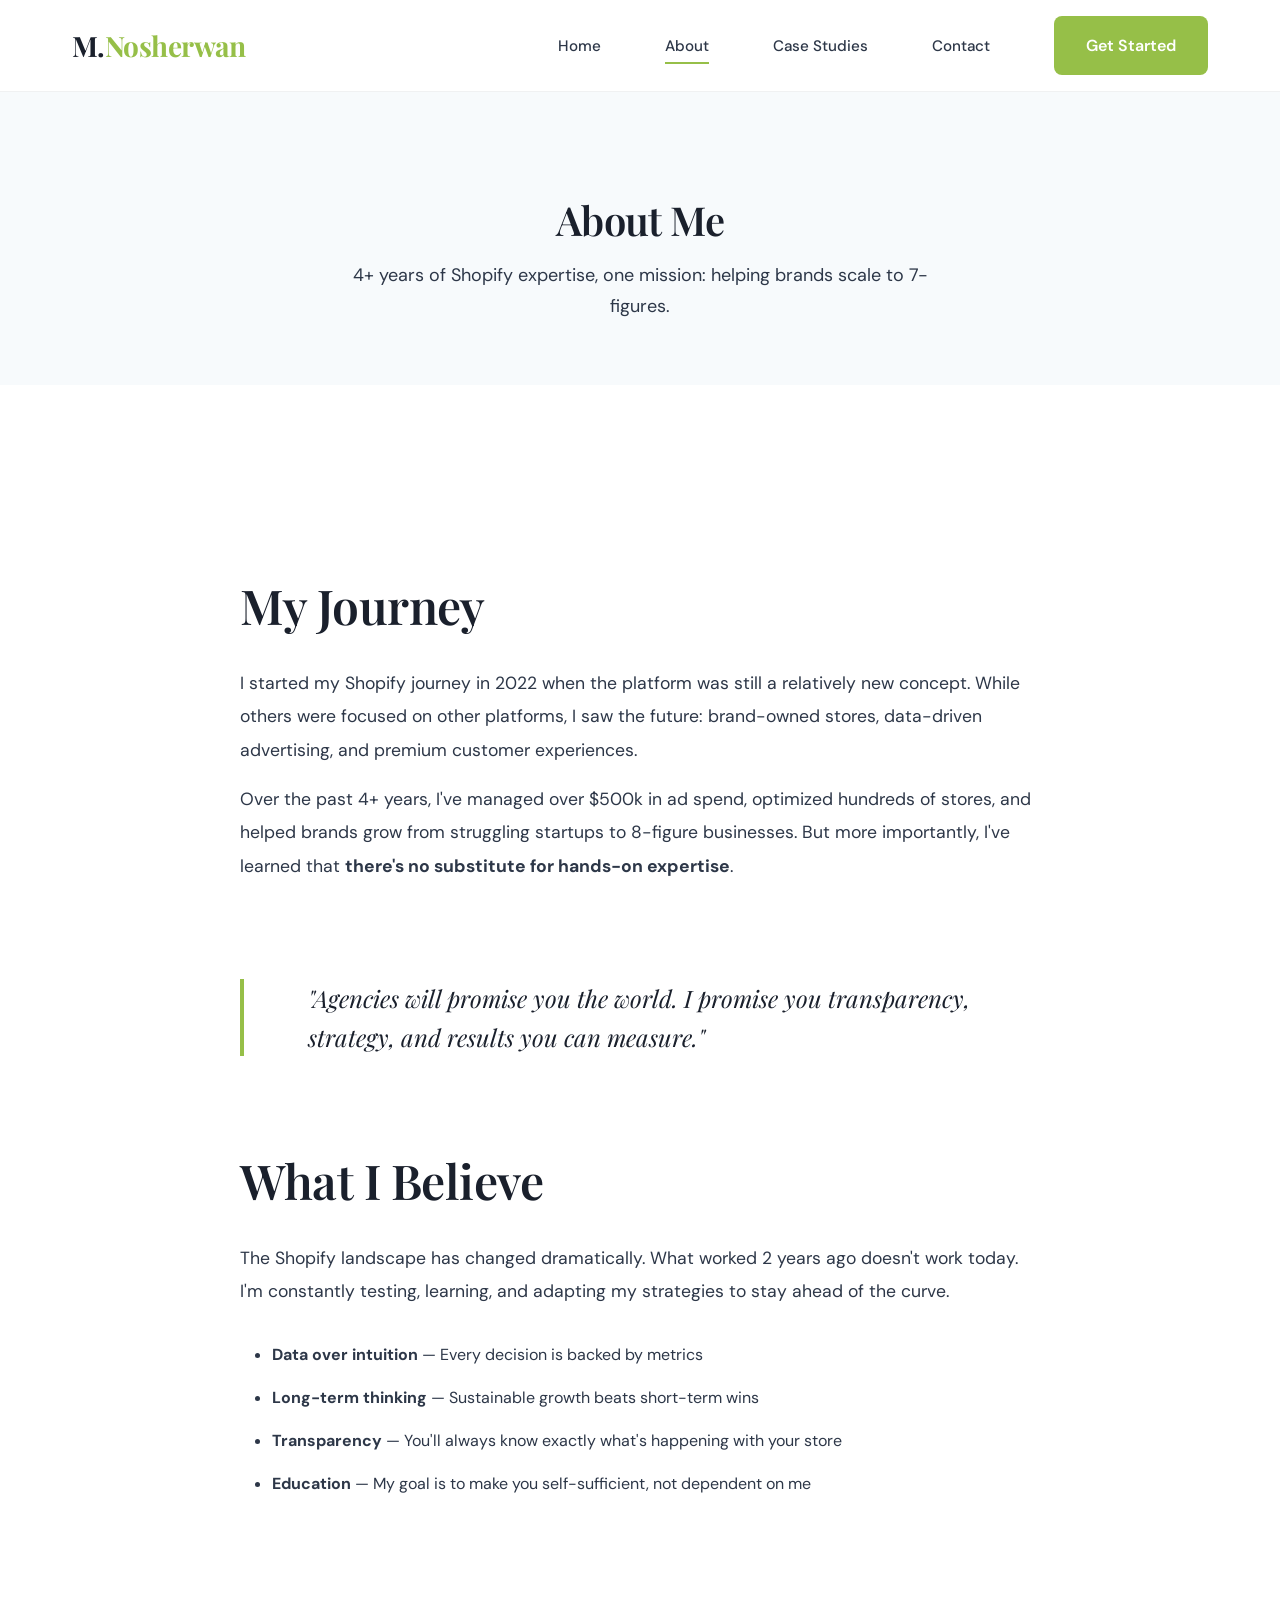
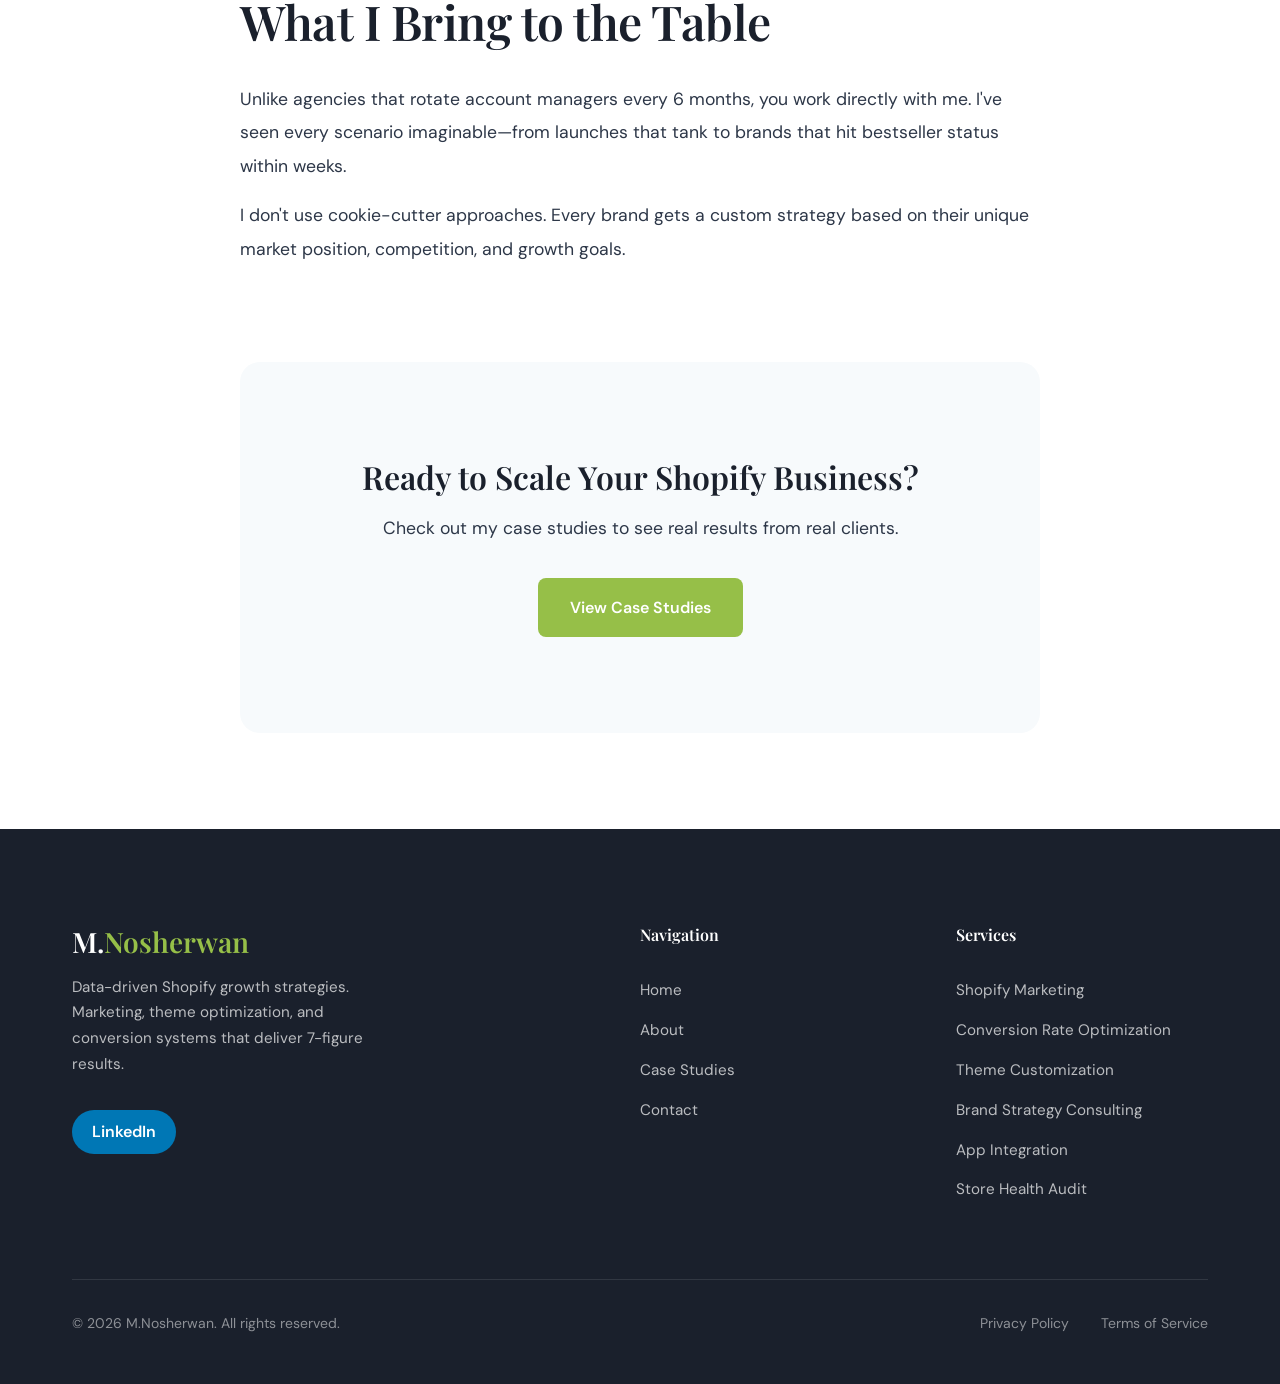
==== about.html @ 2a456602 "initial webstie" ====
<!DOCTYPE html>
<html lang="en">
<head>
  <meta charset="UTF-8">
  <meta name="viewport" content="width=device-width, initial-scale=1.0">
  <meta name="description" content="Learn about my 10+ years of experience scaling Shopify brands to 7-figures through data-driven marketing and theme optimization.">
  <title>About Me | M.Nosherwan - Shopify Growth Specialist</title>
  <link rel="stylesheet" href="styles.css">
</head>
<body>
  <!-- Navigation -->
  <nav class="nav">
    <div class="container">
      <div class="nav__inner">
        <a href="index.html" class="nav__logo">M.<span>Nosherwan</span></a>
        <ul class="nav__links">
          <li><a href="index.html" class="nav__link">Home</a></li>
          <li><a href="about.html" class="nav__link active">About</a></li>
          <li><a href="case-studies.html" class="nav__link">Case Studies</a></li>
          <li><a href="contact.html" class="nav__link">Contact</a></li>
          <li><a href="contact.html" class="btn btn--primary nav__cta">Get Started</a></li>
        </ul>
        <button class="nav__mobile-toggle" aria-label="Toggle menu">
          <span></span>
          <span></span>
          <span></span>
        </button>
      </div>
    </div>
  </nav>

  <!-- Page Header -->
  <header class="page-header">
    <div class="container">
      <h1 class="hidden-element">About Me</h1>
      <p class="hidden-element hidden-element--fade">4+ years of Shopify expertise, one mission: helping brands scale to 7-figures.</p>
    </div>
  </header>

  <!-- About Content -->
  <section class="about-page">
    <div class="container">
      <div class="about-page__content">
        <h2 class="hidden-element">My Journey</h2>
        <p class="hidden-element hidden-element--fade">I started my Shopify journey in 2022 when the platform was still a relatively new concept. While others were focused on other platforms, I saw the future: brand-owned stores, data-driven advertising, and premium customer experiences.</p>
        <p class="hidden-element hidden-element--fade">Over the past 4+ years, I've managed over $500k in ad spend, optimized hundreds of stores, and helped brands grow from struggling startups to 8-figure businesses. But more importantly, I've learned that <strong>there's no substitute for hands-on expertise</strong>.</p>

        <blockquote class="about-page__quote hidden-element">
          "Agencies will promise you the world. I promise you transparency, strategy, and results you can measure."
        </blockquote>

        <h2 class="hidden-element">What I Believe</h2>
        <p class="hidden-element hidden-element--fade">The Shopify landscape has changed dramatically. What worked 2 years ago doesn't work today. I'm constantly testing, learning, and adapting my strategies to stay ahead of the curve.</p>
        
        <ul class="hidden-element hidden-element--fade">
          <li><strong>Data over intuition</strong> — Every decision is backed by metrics</li>
          <li><strong>Long-term thinking</strong> — Sustainable growth beats short-term wins</li>
          <li><strong>Transparency</strong> — You'll always know exactly what's happening with your store</li>
          <li><strong>Education</strong> — My goal is to make you self-sufficient, not dependent on me</li>
        </ul>

        <h2 class="hidden-element">What I Bring to the Table</h2>
        <p class="hidden-element hidden-element--fade">Unlike agencies that rotate account managers every 6 months, you work directly with me. I've seen every scenario imaginable—from launches that tank to brands that hit bestseller status within weeks.</p>
        <p class="hidden-element hidden-element--fade">I don't use cookie-cutter approaches. Every brand gets a custom strategy based on their unique market position, competition, and growth goals.</p>

        <div class="about-page__cta hidden-element">
          <h3>Ready to Scale Your Shopify Business?</h3>
          <p>Check out my case studies to see real results from real clients.</p>
          <a href="case-studies.html" class="btn btn--primary">View Case Studies</a>
        </div>
      </div>
    </div>
  </section>

  <!-- Footer -->
  <footer class="footer">
    <div class="container">
      <div class="footer__grid">
        <div class="footer__brand">
          <h3>M.<span>Nosherwan</span></h3>
          <p>Data-driven Shopify growth strategies. Marketing, theme optimization, and conversion systems that deliver 7-figure results.</p>
          <div class="footer__social">
            <a href="https://www.linkedin.com/in/m-nosherwan-861ab5247/" class="btn-linkedin" aria-label="LinkedIn">LinkedIn</a>
          </div>
        </div>
        <div class="footer__column collapsed">
          <h4 class="footer__title">Navigation</h4>
          <ul class="footer__links">
            <li><a href="index.html">Home</a></li>
            <li><a href="about.html">About</a></li>
            <li><a href="case-studies.html">Case Studies</a></li>
            <li><a href="contact.html">Contact</a></li>
          </ul>
        </div>
        <div class="footer__column collapsed">
          <h4 class="footer__title">Services</h4>
          <ul class="footer__links">
            <li><a href="contact.html">Shopify Marketing</a></li>
            <li><a href="contact.html">Conversion Rate Optimization</a></li>
            <li><a href="contact.html">Theme Customization</a></li>
            <li><a href="contact.html">Brand Strategy Consulting</a></li>
            <li><a href="contact.html">App Integration</a></li>
            <li><a href="contact.html">Store Health Audit</a></li>
          </ul>
        </div>
      </div>
      <div class="footer__bottom">
        <p class="footer__copyright">© 2026 M.Nosherwan. All rights reserved.</p>
        <div class="footer__legal">
          <a href="privacy.html">Privacy Policy</a>
          <a href="terms.html">Terms of Service</a>
        </div>
      </div>
    </div>
  </footer>

  <script src="app.js"></script>
</body>
</html>
---- styles.css ----
/* ========================================
   SHOPIFY GROWTH SPECIALIST PORTFOLIO
   Premium Design System v1.0
   ======================================== */

@import url('https://fonts.googleapis.com/css2?family=Playfair+Display:wght@400;500;600;700&family=DM+Sans:wght@400;500;600;700&display=swap');

:root {
  /* Colors */
  --bg-primary: #FFFFFF;
  --bg-secondary: #F7FAFC;
  --text-primary: #1A202C;
  --text-secondary: #2D3748;
  --accent-action: #96BF48;
  --accent-secondary: #232F3E;
  
  /* Typography */
  --font-heading: 'Playfair Display', Georgia, serif;
  --font-body: 'DM Sans', -apple-system, BlinkMacSystemFont, sans-serif;
  
  /* Spacing */
  --space-xs: 0.5rem;
  --space-sm: 1rem;
  --space-md: 2rem;
  --space-lg: 4rem;
  --space-xl: 6rem;
  --space-2xl: 8rem;
  
  /* Transitions */
  --transition-fast: 0.2s ease;
  --transition-smooth: 0.4s cubic-bezier(0.25, 0.8, 0.25, 1);
  --transition-bounce: 0.6s cubic-bezier(0.25, 0.8, 0.25, 1);
  
  /* Shadows */
  --shadow-sm: 0 2px 8px rgba(11, 19, 43, 0.06);
  --shadow-md: 0 4px 20px rgba(11, 19, 43, 0.1);
  --shadow-lg: 0 8px 40px rgba(11, 19, 43, 0.14);
  --shadow-glow: 0 0 40px rgba(150, 191, 72, 0.25);
}

/* Reset & Base */
*, *::before, *::after {
  box-sizing: border-box;
  margin: 0;
  padding: 0;
}

html {
  scroll-behavior: smooth;
  -webkit-font-smoothing: antialiased;
  -moz-osx-font-smoothing: grayscale;
}

body {
  font-family: var(--font-body);
  font-size: 16px;
  line-height: 1.7;
  color: var(--text-secondary);
  background-color: var(--bg-primary);
  overflow-x: hidden;
}

/* Typography */
h1, h2, h3, h4, h5, h6 {
  font-family: var(--font-heading);
  color: var(--text-primary);
  font-weight: 600;
  line-height: 1.2;
}

h1 { font-size: clamp(2.5rem, 5.5vw, 4.5rem); letter-spacing: -0.02em; }
h2 { font-size: clamp(2rem, 4vw, 3rem); letter-spacing: -0.01em; }
h3 { font-size: clamp(1.5rem, 2.5vw, 2rem); }
h4 { font-size: 1.25rem; }

p { margin-bottom: 1rem; }

p:last-child { margin-bottom: 0; }

a {
  color: var(--accent-action);
  text-decoration: none;
  transition: color var(--transition-fast);
  cursor: none;
}

a:hover { color: var(--text-primary); }

img {
  max-width: 100%;
  height: auto;
  display: block;
}

/* Layout */
.container {
  width: 100%;
  max-width: 1200px;
  margin: 0 auto;
  padding: 0 var(--space-md);
}

.section {
  padding: var(--space-xl) 0;
}

.section--alt { background-color: var(--bg-secondary); }

.section--dark {
  background: var(--text-primary);
  color: white;
}

.section--dark h2,
.section--dark h3 {
  color: white;
}

/* Navigation */
.nav {
  position: fixed;
  top: 0;
  left: 0;
  right: 0;
  z-index: 1000;
  background: rgba(255, 255, 255, 0.92);
  backdrop-filter: blur(20px);
  border-bottom: 1px solid rgba(11, 19, 43, 0.06);
  transition: all var(--transition-smooth);
}

.nav.scrolled {
  background: rgba(255, 255, 255, 0.98);
  box-shadow: var(--shadow-sm);
}

.nav__inner {
  display: flex;
  justify-content: center; /* Center the links */
  align-items: center;
  padding: 1rem 0;
  position: relative;
}

.nav__logo {
  font-family: var(--font-heading);
  font-size: 1.75rem;
  font-weight: 700;
  color: var(--text-primary);
  letter-spacing: -0.02em;
  margin-right: auto; /* Push links to center */
}

.nav__logo span { 
  color: var(--accent-action); 
}

.nav__links {
  display: flex;
  gap: var(--space-lg);
  list-style: none;
  align-items: center;
}

.nav__link {
  color: var(--text-secondary);
  font-weight: 500;
  font-size: 0.95rem;
  position: relative;
  padding: 0.5rem 0;
}

.nav__link::after {
  content: '';
  position: absolute;
  bottom: 0;
  left: 0;
  width: 0;
  height: 2px;
  background: var(--accent-action);
  transition: width var(--transition-smooth);
}

.nav__link:hover::after,
.nav__link.active::after { width: 100%; }

.nav__cta {
  display: none;
}

@media (min-width: 768px) {
  .nav__cta { 
    display: block;
    margin-left: auto; /* Push links to center from the other side */
  }
}

/* Mobile Menu */
.nav__mobile-toggle {
  display: none;
  background: none;
  border: none;
  cursor: pointer;
  padding: var(--space-xs);
  z-index: 1001;
}

.nav__mobile-toggle span {
  display: block;
  width: 26px;
  height: 2px;
  background: var(--text-primary);
  margin: 6px 0;
  transition: var(--transition-fast);
}

.nav__mobile-toggle.active span:nth-child(1) {
  transform: rotate(45deg) translate(5px, 5px);
}

.nav__mobile-toggle.active span:nth-child(2) {
  opacity: 0;
}

.nav__mobile-toggle.active span:nth-child(3) {
  transform: rotate(-45deg) translate(5px, -5px);
}

@media (max-width: 767px) {
  /* Navigation */
  .nav__inner {
    padding: 0.75rem 0;
    position: relative;
    display: flex;
    justify-content: center;
    align-items: center;
  }
  
  .nav__logo {
    font-size: 1.35rem;
    margin: 0 auto;
    text-align: center;
  }
  
  /* Show mobile toggle */
  .nav__mobile-toggle { 
    display: flex !important;
    flex-direction: column !important;
    justify-content: center !important;
    align-items: center !important;
    width: 40px !important;
    height: 40px !important;
    background: rgba(11, 19, 43, 0.05) !important; /* Very subtle background to show button area */
    border: 1px solid rgba(11, 19, 43, 0.1) !important;
    border-radius: 50% !important;
    cursor: pointer !important;
    z-index: 1002 !important;
    position: absolute !important;
    right: 1rem !important;
    top: 50% !important;
    transform: translateY(-50%) !important;
  }
  
  .nav__mobile-toggle span {
    display: block !important;
    width: 22px !important;
    height: 2.5px !important;
    background-color: var(--text-primary) !important;
    margin: 3px 0 !important;
    transition: all 0.3s ease !important;
    border-radius: 2px !important;
    position: relative !important;
    opacity: 1 !important;
    visibility: visible !important;
  }
  
  .nav__mobile-toggle.active span:nth-child(1) {
    transform: translate(-50%, -50%) rotate(45deg) !important;
    position: absolute !important;
    top: 50% !important;
    left: 50% !important;
    margin: 0 !important;
  }
  
  .nav__mobile-toggle.active span:nth-child(2) {
    opacity: 0 !important;
  }
  
  .nav__mobile-toggle.active span:nth-child(3) {
    transform: translate(-50%, -50%) rotate(-45deg) !important;
    position: absolute !important;
    top: 50% !important;
    left: 50% !important;
    margin: 0 !important;
  }
  
  /* Mobile Navigation Links */
  .nav__links {
    display: flex !important;
    position: fixed !important;
    top: 0 !important;
    left: 0 !important;
    right: 0 !important;
    bottom: 0 !important;
    width: 100% !important;
    height: 100vh !important;
    background: linear-gradient(180deg, var(--bg-primary) 0%, var(--bg-secondary) 100%) !important;
    flex-direction: column !important;
    justify-content: center !important;
    align-items: center !important;
    padding: 100px 2rem 3rem !important;
    gap: 0 !important;
    transform: translateX(100%) !important;
    opacity: 0 !important;
    pointer-events: none !important;
    transition: all 0.4s ease !important;
    z-index: 1000 !important;
    overflow-y: auto !important;
  }
  
  .nav__links.open {
    transform: translateX(0) !important;
    opacity: 1 !important;
    pointer-events: all !important;
  }
  
  .nav__links li {
    width: 100%;
    max-width: 300px;
    text-align: center;
    border-bottom: 1px solid rgba(11, 19, 43, 0.1);
    list-style: none;
  }
  
  .nav__links li:last-child {
    border-bottom: none;
  }
  
  .nav__link {
    display: block;
    font-size: 1.5rem;
    font-weight: 600;
    color: var(--text-primary);
    padding: 1.25rem 0;
    width: 100%;
    text-decoration: none;
    transition: color 0.2s;
  }
  
  .nav__link:hover {
    color: var(--accent-action);
  }
  
  .nav__link::after {
    display: none;
  }
  
  .nav__links .nav__cta {
    display: inline-flex !important;
    margin-top: 1.5rem;
    width: 100%;
    max-width: 280px;
    justify-content: center;
    text-decoration: none;
  }
}

/* Buttons */
.btn {
  display: inline-flex;
  align-items: center;
  justify-content: center;
  padding: 1rem 2rem;
  font-family: var(--font-body);
  font-size: 1rem;
  font-weight: 600;
  border: none;
  border-radius: 8px;
  cursor: pointer;
  transition: all 0.3s cubic-bezier(0.25, 0.8, 0.25, 1);
  position: relative;
  overflow: hidden;
}

.btn::before {
  content: '';
  position: absolute;
  top: 0;
  left: 0;
  right: 0;
  bottom: 0;
  background: linear-gradient(45deg, transparent 40%, rgba(255,255,255,0.2) 50%, transparent 60%);
  transform: translateX(-100%);
  transition: transform 0.6s;
}

.btn:hover::before {
  transform: translateX(100%);
}

.btn--primary {
  background: var(--accent-action);
  color: white;
}

.btn--primary:hover {
  transform: scale(1.03);
  box-shadow: var(--shadow-glow);
}

.btn--primary:active {
  transform: scale(0.98);
}

.btn--secondary {
  background: transparent;
  color: var(--text-primary);
  border: 2px solid var(--text-primary);
}

.btn--secondary:hover {
  background: var(--text-primary);
  color: white;
  transform: scale(1.03);
}

.btn--secondary:active {
  transform: scale(0.98);
}

/* Hero Section */
.hero {
  min-height: 100vh;
  display: flex;
  align-items: center;
  padding-top: 100px;
  background: linear-gradient(180deg, var(--bg-primary) 0%, var(--bg-secondary) 100%);
  position: relative;
  overflow: hidden;
}

.hero::before {
  content: '';
  position: absolute;
  top: -30%;
  right: -10%;
  width: 800px;
  height: 800px;
  background: radial-gradient(circle, rgba(255, 153, 0, 0.06) 0%, transparent 70%);
  border-radius: 50%;
}

.hero::after {
  content: '';
  position: absolute;
  bottom: 0;
  left: 0;
  right: 0;
  height: 150px;
  background: linear-gradient(to top, var(--bg-secondary), transparent);
}

.hero__content {
  max-width: 600px;
  position: relative;
  z-index: 1;
}

.hero__badge {
  display: inline-flex;
  align-items: center;
  gap: 0.5rem;
  padding: 0.5rem 1rem;
  background: rgba(255, 153, 0, 0.1);
  color: var(--accent-action);
  font-weight: 600;
  font-size: 0.85rem;
  border-radius: 50px;
  margin-bottom: var(--space-md);
  border: 1px solid rgba(255, 153, 0, 0.2);
}

.hero__badge::before {
  content: '★';
}

.hero__title {
  margin-bottom: var(--space-md);
  line-height: 1.1;
}

.hero__title .highlight {
  color: var(--accent-action);
  position: relative;
}

.hero__title .highlight::after {
  content: '';
  position: absolute;
  bottom: 5px;
  left: 0;
  right: 0;
  height: 8px;
  background: rgba(255, 153, 0, 0.2);
  z-index: -1;
}

.hero__subtitle {
  font-size: 1.25rem;
  color: var(--text-secondary);
  margin-bottom: var(--space-lg);
  max-width: 550px;
  line-height: 1.8;
}

.hero__ctas {
  display: flex;
  gap: var(--space-sm);
  flex-wrap: wrap;
}

/* Hero Visual Elements */
.hero > .container {
  display: flex;
  align-items: center;
  justify-content: space-between;
  width: 100%;
  position: relative;
  z-index: 1;
}

.hero__visuals {
  position: relative;
  width: 450px;
  height: 400px;
  display: none;
}

/* Mobile stats - hidden on desktop */
.hero__mobile-stats {
  display: none;
}

@media (min-width: 992px) {
  .hero__visuals {
    display: block;
  }
  
  .hero__mobile-stats {
    display: none;
  }
}

.hero__stat-card {
  position: absolute;
  background: white;
  padding: 1.25rem 1.5rem;
  border-radius: 12px;
  box-shadow: var(--shadow-md);
  z-index: 2;
}

.hero__stat-card--1 {
  top: 10%;
  right: 10%;
  animation: float 4s ease-in-out infinite;
}

.hero__stat-card--2 {
  top: 45%;
  right: 0;
  animation: float 4s ease-in-out infinite 0.5s;
}

.hero__stat-card--3 {
  bottom: 10%;
  right: 20%;
  animation: float 4s ease-in-out infinite 1s;
}

.hero__stat-card--4 {
  bottom: 40%;
  right: 35%;
  animation: float 4s ease-in-out infinite 1.5s;
}

.hero__stat-value {
  font-family: var(--font-heading);
  font-size: 1.75rem;
  font-weight: 700;
  color: var(--accent-action);
  line-height: 1;
}

.hero__stat-label {
  font-size: 1 rem;
  color: var(--text-secondary);
  margin-top: 0.25rem;
}

.hero__shape {
  position: absolute;
  border-radius: 50%;
  opacity: 0.6;
}

.hero__shape--1 {
  width: 120px;
  height: 120px;
  background: linear-gradient(135deg, rgba(255, 153, 0, 0.2) 0%, rgba(255, 153, 0, 0.05) 100%);
  top: 20%;
  right: 30%;
  animation: pulse 3s ease-in-out infinite;
}

.hero__shape--2 {
  width: 80px;
  height: 80px;
  background: linear-gradient(135deg, rgba(35, 47, 62, 0.1) 0%, rgba(35, 47, 62, 0.02) 100%);
  bottom: 30%;
  right: 10%;
  animation: pulse 3s ease-in-out infinite 0.5s;
}

.hero__shape--3 {
  width: 50px;
  height: 50px;
  background: linear-gradient(135deg, rgba(255, 153, 0, 0.15) 0%, rgba(255, 153, 0, 0.02) 100%);
  top: 60%;
  right: 40%;
  animation: pulse 3s ease-in-out infinite 1s;
}

@keyframes float {
  0%, 100% { transform: translateY(0); }
  50% { transform: translateY(-10px); }
}

@keyframes pulse {
  0%, 100% { transform: scale(1); opacity: 0.6; }
  50% { transform: scale(1.05); opacity: 0.8; }
}

.hero__scroll {
  position: absolute;
  bottom: 2rem;
  left: 50%;
  transform: translateX(-50%);
  display: flex;
  flex-direction: column;
  align-items: center;
  gap: 0.5rem;
  color: var(--text-secondary);
  font-size: 0.85rem;
  animation: float 2s ease-in-out infinite;
}

.hero__scroll-line {
  width: 1px;
  height: 40px;
  background: linear-gradient(to bottom, var(--accent-action), transparent);
}

@keyframes float {
  0%, 100% { transform: translateX(-50%) translateY(0); }
  50% { transform: translateX(-50%) translateY(8px); }
}

/* About Section */
.about {
  background: var(--bg-primary);
}

.about__grid {
  display: grid;
  grid-template-columns: 1fr;
  gap: var(--space-xl);
  align-items: center;
}

@media (min-width: 768px) {
  .about__grid {
    grid-template-columns: 1fr 1.2fr;
  }
}

.about__image {
  position: relative;
}

.about__image-wrapper {
  position: relative;
  border-radius: 16px;
  overflow: hidden;
  box-shadow: var(--shadow-lg);
}

.about__image-wrapper img {
  width: 100%;
  height: 500px;
  object-fit: cover;
  filter: grayscale(10%);
  transition: filter var(--transition-smooth);
}

.about__image-wrapper:hover img {
  filter: grayscale(0%);
}

.about__image-accent {
  position: absolute;
  top: 20px;
  left: 20px;
  right: -20px;
  bottom: -20px;
  border: 3px solid var(--accent-action);
  border-radius: 16px;
  z-index: -1;
}

.about__years {
  position: absolute;
  bottom: -20px;
  right: -20px;
  background: var(--accent-action);
  color: white;
  padding: 1.5rem 2rem;
  border-radius: 12px;
  box-shadow: var(--shadow-md);
}

.about__years-number {
  font-family: var(--font-heading);
  font-size: 2.5rem;
  font-weight: 700;
  line-height: 1;
}

.about__years-label {
  font-size: 0.85rem;
  opacity: 0.9;
}

.about__content h2 {
  margin-bottom: var(--space-md);
}

.about__content p {
  font-size: 1.1rem;
  margin-bottom: var(--space-md);
  color: var(--text-secondary);
}

.about__content .highlight-text {
  font-size: 1.25rem;
  color: var(--text-primary);
  font-weight: 500;
  border-left: 3px solid var(--accent-action);
  padding-left: var(--space-md);
  margin: var(--space-lg) 0;
}

/* Expertise Section */
.expertise {
  background: var(--bg-secondary);
}

.expertise__header {
  text-align: center;
  max-width: 600px;
  margin: 0 auto var(--space-xl);
}

.expertise__grid {
  display: grid;
  grid-template-columns: repeat(2, 1fr);
  gap: var(--space-md);
}

@media (min-width: 768px) {
  .expertise__grid {
    grid-template-columns: repeat(4, 1fr);
  }
}

.expertise-card {
  background: var(--bg-primary);
  padding: var(--space-lg) var(--space-md);
  border-radius: 16px;
  text-align: center;
  box-shadow: var(--shadow-sm);
  border: 1px solid rgba(11, 19, 43, 0.04);
  transition: all var(--transition-smooth);
}

.expertise-card:hover {
  transform: translateY(-8px);
  box-shadow: var(--shadow-md);
  border-color: rgba(255, 153, 0, 0.2);
}

.expertise-card__icon {
  width: 64px;
  height: 64px;
  background: linear-gradient(135deg, rgba(255, 153, 0, 0.1) 0%, rgba(255, 153, 0, 0.05) 100%);
  border-radius: 16px;
  display: flex;
  align-items: center;
  justify-content: center;
  margin: 0 auto var(--space-md);
}

.expertise-card__icon svg {
  width: 32px;
  height: 32px;
  stroke: var(--accent-action);
}

.expertise-card h4 {
  margin-bottom: var(--space-xs);
  font-size: 1.1rem;
}

.expertise-card p {
  font-size: 0.9rem;
  color: var(--text-secondary);
  margin-bottom: 0;
  line-height: 1.6;
}

/* Case Studies Section */
.case-studies {
  background: var(--bg-primary);
}

.case-studies__header {
  text-align: center;
  max-width: 600px;
  margin: 0 auto var(--space-xl);
}

.case-study {
  display: grid;
  grid-template-columns: 1fr;
  gap: var(--space-xl);
  margin-bottom: var(--space-2xl);
  align-items: center;
}

.case-study:last-child {
  margin-bottom: 0;
}

@media (min-width: 768px) {
  .case-study {
    grid-template-columns: 1fr 1fr;
  }
  .case-study:nth-child(even) .case-study__image {
    order: 2;
  }
}

.case-study__image {
  position: relative;
  border-radius: 20px;
  overflow: hidden;
  box-shadow: var(--shadow-lg);
}

.case-study__image img {
  width: 100%;
  height: auto;
  transition: transform var(--transition-smooth);
}

.case-study:hover .case-study__image img {
  transform: scale(1.05);
}

.case-study__badge {
  position: absolute;
  top: var(--space-sm);
  left: var(--space-sm);
  background: var(--accent-action);
  color: white;
  padding: 0.4rem 1rem;
  font-size: 0.75rem;
  font-weight: 600;
  border-radius: 50px;
  text-transform: uppercase;
  letter-spacing: 0.5px;
}

.case-study__content h3 {
  margin-bottom: var(--space-sm);
}

.case-study__label {
  display: inline-block;
  font-size: 0.75rem;
  font-weight: 600;
  text-transform: uppercase;
  letter-spacing: 1px;
  color: var(--accent-action);
  margin-bottom: var(--space-xs);
}

.case-study__description {
  font-size: 1rem;
  color: var(--text-secondary);
  margin-bottom: var(--space-md);
}

.case-study__metrics {
  display: grid;
  grid-template-columns: repeat(2, 1fr);
  gap: var(--space-sm);
  padding: var(--space-md);
  background: var(--bg-secondary);
  border-radius: 12px;
}

.case-study__metric {
  text-align: center;
  padding: var(--space-sm);
}

.case-study__metric-value {
  font-family: var(--font-heading);
  font-size: 2rem;
  font-weight: 700;
  color: var(--accent-action);
  line-height: 1;
}

.case-study__metric-value .suffix {
  font-size: 1rem;
}

.case-study__metric-label {
  font-size: 0.8rem;
  color: var(--text-secondary);
  margin-top: 0.25rem;
}

/* Testimonials Section */
.testimonials {
  background: var(--bg-secondary);
}

.testimonials__header {
  text-align: center;
  max-width: 600px;
  margin: 0 auto var(--space-xl);
}

.testimonials__grid {
  display: grid;
  grid-template-columns: 1fr;
  gap: var(--space-md);
}

@media (min-width: 768px) {
  .testimonials__grid {
    grid-template-columns: repeat(3, 1fr);
  }
}

.testimonial {
  background: var(--bg-primary);
  padding: var(--space-lg);
  border-radius: 16px;
  box-shadow: var(--shadow-sm);
  transition: all var(--transition-smooth);
  position: relative;
}

.testimonial::before {
  content: '"';
  position: absolute;
  top: 1rem;
  left: 1.5rem;
  font-family: var(--font-heading);
  font-size: 4rem;
  color: var(--accent-action);
  opacity: 0.15;
  line-height: 1;
}

.testimonial:hover {
  transform: translateY(-5px);
  box-shadow: var(--shadow-md);
}

.testimonial__text {
  font-style: italic;
  margin-bottom: var(--space-md);
  position: relative;
  z-index: 1;
  line-height: 1.8;
}

.testimonial__author {
  display: flex;
  align-items: center;
  gap: var(--space-sm);
}

.testimonial__avatar {
  width: 48px;
  height: 48px;
  border-radius: 50%;
  background: linear-gradient(135deg, var(--accent-action) 0%, #ffb347 100%);
  display: flex;
  align-items: center;
  justify-content: center;
  font-weight: 700;
  color: white;
  font-size: 1rem;
}

.testimonial__info {
  flex: 1;
}

.testimonial__name {
  font-weight: 600;
  color: var(--text-primary);
}

.testimonial__role {
  font-size: 0.85rem;
  color: var(--text-secondary);
}

/* Testimonial Carousel */
.testimonial-carousel {
  position: relative;
  overflow: hidden;
  padding: 0 1rem;
}

.testimonial-carousel__track {
  display: flex;
  gap: var(--space-md);
  overflow-x: auto;
  scroll-snap-type: x mandatory;
  scroll-behavior: smooth;
  -webkit-overflow-scrolling: touch;
  padding: 1rem 0.5rem;
  scrollbar-width: none;
}

.testimonial-carousel__track::-webkit-scrollbar {
  display: none;
}

.testimonial-carousel__track .testimonial {
  flex: 0 0 calc(100% - 2rem);
  scroll-snap-align: center;
  min-height: 280px;
}

@media (min-width: 640px) {
  .testimonial-carousel__track .testimonial {
    flex: 0 0 calc(50% - 1rem);
  }
}

@media (min-width: 1024px) {
  .testimonial-carousel__track .testimonial {
    flex: 0 0 calc(33.333% - 1rem);
  }
}

.testimonial-carousel__controls {
  display: flex;
  align-items: center;
  justify-content: center;
  gap: var(--space-md);
  margin-top: var(--space-lg);
}

.testimonial-carousel__btn {
  width: 48px;
  height: 48px;
  border-radius: 50%;
  background: var(--bg-primary);
  border: 2px solid var(--text-primary);
  color: var(--text-primary);
  font-size: 1.25rem;
  cursor: pointer;
  transition: all var(--transition-fast);
  display: flex;
  align-items: center;
  justify-content: center;
}

.testimonial-carousel__btn:hover {
  background: var(--accent-action);
  border-color: var(--accent-action);
  color: white;
}

.testimonial-carousel__dots {
  display: flex;
  gap: 0.5rem;
}

.testimonial-carousel__dot {
  width: 10px;
  height: 10px;
  border-radius: 50%;
  background: rgba(11, 19, 43, 0.2);
  cursor: pointer;
  transition: all var(--transition-fast);
}

.testimonial-carousel__dot.active {
  background: var(--accent-action);
  transform: scale(1.2);
}

/* CTA Section */
.cta {
  background: var(--text-primary);
  color: white;
  text-align: center;
  padding: var(--space-2xl) 0;
  position: relative;
  overflow: hidden;
}

.cta::before {
  content: '';
  position: absolute;
  top: -50%;
  left: -20%;
  width: 600px;
  height: 600px;
  background: radial-gradient(circle, rgba(255, 153, 0, 0.15) 0%, transparent 70%);
  border-radius: 50%;
}

.cta::after {
  content: '';
  position: absolute;
  bottom: -30%;
  right: -10%;
  width: 500px;
  height: 500px;
  background: radial-gradient(circle, rgba(255, 153, 0, 0.1) 0%, transparent 70%);
  border-radius: 50%;
}

.cta__content {
  position: relative;
  z-index: 1;
  max-width: 600px;
  margin: 0 auto;
}

.cta h2 {
  color: white;
  margin-bottom: var(--space-md);
}

.cta p {
  font-size: 1.1rem;
  opacity: 0.85;
  margin-bottom: var(--space-lg);
}

.cta__form {
  display: grid;
  grid-template-columns: 1fr;
  gap: var(--space-sm);
  max-width: 450px;
  margin: 0 auto;
}

@media (min-width: 500px) {
  .cta__form {
    grid-template-columns: 1fr 1fr;
  }
  .cta__form .btn {
    grid-column: span 2;
  }
}

.cta__form input,
.cta__form select {
  padding: 0.9rem 1rem;
  font-family: var(--font-body);
  font-size: 1rem;
  border: 2px solid rgba(255, 255, 255, 0.2);
  border-radius: 8px;
  background: rgba(255, 255, 255, 0.1);
  color: white;
  transition: all var(--transition-fast);
}

.cta__form input::placeholder {
  color: rgba(255, 255, 255, 0.5);
}

.cta__form input:focus,
.cta__form select:focus {
  outline: none;
  border-color: var(--accent-action);
  background: rgba(255, 255, 255, 0.15);
}

.cta__form select {
  cursor: pointer;
  appearance: none;
  background-image: url("data:image/svg+xml,%3Csvg xmlns='http://www.w3.org/2000/svg' width='12' height='12' viewBox='0 0 12 12'%3E%3Cpath fill='white' d='M6 8L1 3h10z'/%3E%3C/svg%3E");
  background-repeat: no-repeat;
  background-position: right 1rem center;
}

.cta__form select option {
  background: var(--text-primary);
  color: white;
}

/* Live Stores Section */
.live-stores {
  background: var(--bg-secondary);
  padding: var(--space-xl) 0;
}

.live-stores__grid {
  display: grid;
  grid-template-columns: repeat(auto-fit, minmax(300px, 1fr));
  gap: 2rem;
  margin-top: 3rem;
}

.store-card {
  background: var(--bg-primary);
  border-radius: 20px;
  padding: 2.5rem;
  box-shadow: var(--shadow-sm);
  transition: all var(--transition-smooth);
  border: 1px solid rgba(11, 19, 43, 0.05);
  display: flex;
  flex-direction: column;
  height: 100%;
}

.store-card:hover {
  transform: translateY(-10px);
  box-shadow: var(--shadow-lg);
  border-color: var(--accent-action);
}

.store-card__icon {
  font-size: 2.5rem;
  margin-bottom: 1.5rem;
  display: inline-block;
  padding: 1rem;
  background: rgba(255, 153, 0, 0.05);
  border-radius: 12px;
  line-height: 1;
}

.store-card h3 {
  margin-bottom: 1rem;
  font-size: 1.5rem;
  color: var(--text-primary);
}

.store-card p {
  color: var(--text-secondary);
  font-size: 1rem;
  line-height: 1.6;
  margin-bottom: 2rem;
  flex-grow: 1;
}

.store-card__link {
  color: var(--accent-action);
  font-weight: 600;
  text-decoration: none;
  display: inline-flex;
  align-items: center;
  gap: 0.5rem;
  font-size: 1.05rem;
  transition: all 0.3s;
}

.store-card__link .arrow {
  transition: transform 0.3s;
}

.store-card:hover .store-card__link .arrow {
  transform: translateX(5px);
}

@media (max-width: 767px) {
  .live-stores__grid {
    grid-template-columns: 1fr;
    gap: 1.5rem;
  }
  
  .store-card {
    padding: 1.5rem;
  }
}

.section-header {
  margin-bottom: 4rem;
}

.section-header h2 {
  font-size: 2.5rem;
  margin-bottom: 1rem;
}

.section-header p {
  font-size: 1.2rem;
  color: var(--text-secondary);
  max-width: 600px;
  margin: 0 auto;
}

/* Footer */
.footer {
  background: var(--text-primary);
  color: white;
  padding: var(--space-xl) 0 var(--space-md);
}

.footer__grid {
  display: grid;
  grid-template-columns: 1fr;
  gap: var(--space-lg);
  margin-bottom: var(--space-lg);
}

@media (min-width: 768px) {
  .footer__grid {
    grid-template-columns: 2fr 1fr 1fr;
  }
}

.footer__brand h3 {
  color: white;
  margin-bottom: var(--space-sm);
  font-size: 1.75rem;
}

.footer__brand h3 span {
  color: var(--accent-action);
}

.footer__brand p {
  color: rgba(255, 255, 255, 0.7);
  max-width: 300px;
  font-size: 0.95rem;
}

.footer__title {
  color: white;
  font-size: 1rem;
  margin-bottom: var(--space-md);
  font-weight: 600;
}

.footer__links {
  list-style: none;
}

.footer__links li {
  margin-bottom: 0.75rem;
}

.footer__links a {
  color: rgba(255, 255, 255, 0.7);
  font-size: 0.95rem;
  transition: color var(--transition-fast);
}

.footer__links a:hover {
  color: var(--accent-action);
}

.footer__social {
  display: flex;
  gap: var(--space-sm);
  margin-top: var(--space-md);
}

.footer__social a {
  width: 44px;
  height: 44px;
  background: rgba(255, 255, 255, 0.1);
  border-radius: 50%;
  display: flex;
  align-items: center;
  justify-content: center;
  color: white;
  transition: all var(--transition-fast);
}

.btn-linkedin {
  width: auto !important;
  padding: 0 20px;
  border-radius: 50px !important;
  font-weight: 600;
  background: #0077b5 !important; /* LinkedIn color */
}

.footer__social a:hover {
  background: var(--accent-action);
  transform: translateY(-3px);
}

.footer__bottom {
  padding-top: var(--space-md);
  border-top: 1px solid rgba(255, 255, 255, 0.1);
  display: flex;
  flex-direction: column;
  gap: var(--space-sm);
  text-align: center;
}

@media (min-width: 768px) {
  .footer__bottom {
    flex-direction: row;
    justify-content: space-between;
    text-align: left;
  }
}

.footer__copyright {
  color: rgba(255, 255, 255, 0.5);
  font-size: 0.875rem;
}

.footer__legal {
  display: flex;
  gap: var(--space-md);
}

.footer__legal a {
  color: rgba(255, 255, 255, 0.5);
  font-size: 0.875rem;
}

.footer__legal a:hover {
  color: var(--accent-action);
}

/* Page Header (for sub-pages) */
.page-header {
  padding: calc(100px + var(--space-xl)) 0 var(--space-lg);
  background: var(--bg-secondary);
  text-align: center;
}

.page-header h1 {
  font-size: clamp(1.75rem, 4vw, 2.5rem);
  margin-bottom: var(--space-sm);
}

.page-header p {
  max-width: 600px;
  margin: 0 auto;
  font-size: 1.125rem;
  color: var(--text-secondary);
}

/* About Page */
.about-page {
  padding: var(--space-xl) 0;
}

.about-page__content {
  max-width: 800px;
  margin: 0 auto;
}

.about-page__content h2 {
  margin-top: var(--space-xl);
  margin-bottom: var(--space-md);
}

.about-page__content p {
  font-size: 1.1rem;
  line-height: 1.9;
}

.about-page__content ul {
  margin: var(--space-md) 0;
  padding-left: var(--space-md);
}

.about-page__content li {
  margin-bottom: var(--space-sm);
  line-height: 1.7;
}

.about-page__quote {
  font-family: var(--font-heading);
  font-size: 1.5rem;
  font-style: italic;
  color: var(--text-primary);
  border-left: 4px solid var(--accent-action);
  padding-left: var(--space-lg);
  margin: var(--space-xl) 0;
  line-height: 1.6;
}

.about-page__cta {
  text-align: center;
  margin-top: var(--space-xl);
  padding: var(--space-xl);
  background: var(--bg-secondary);
  border-radius: 20px;
}

.about-page__cta h3 {
  margin-bottom: var(--space-sm);
}

.about-page__cta p {
  margin-bottom: var(--space-md);
  color: var(--text-secondary);
}

/* Case Studies Grid */
.case-studies-grid {
  padding: var(--space-xl) 0;
}

.case-studies-grid__filter {
  display: flex;
  gap: var(--space-sm);
  justify-content: center;
  margin-bottom: var(--space-xl);
  flex-wrap: wrap;
}

.filter-btn {
  padding: 0.6rem 1.5rem;
  background: var(--bg-primary);
  border: 2px solid rgba(11, 19, 43, 0.1);
  border-radius: 50px;
  font-family: var(--font-body);
  font-weight: 500;
  cursor: pointer;
  transition: all var(--transition-fast);
}

.filter-btn:hover,
.filter-btn.active {
  background: var(--accent-action);
  border-color: var(--accent-action);
  color: white;
}

.case-studies__cards {
  display: grid;
  grid-template-columns: 1fr;
  gap: var(--space-md);
}

@media (min-width: 768px) {
  .case-studies__cards {
    grid-template-columns: repeat(2, 1fr);
  }
}

.case-card {
  background: var(--bg-primary);
  border-radius: 20px;
  overflow: hidden;
  box-shadow: var(--shadow-sm);
  transition: all var(--transition-smooth);
  border: 1px solid rgba(11, 19, 43, 0.04);
}

.case-card:hover {
  transform: translateY(-8px);
  box-shadow: var(--shadow-md);
  border-color: rgba(255, 153, 0, 0.15);
}

.case-card__image {
  height: auto;
  overflow: hidden;
  position: relative;
}

.case-card__image img {
  width: 100%;
  height: auto;
  transition: transform var(--transition-smooth);
}

.case-card:hover .case-card__image img {
  transform: scale(1.08);
}

.case-card__badge {
  position: absolute;
  top: var(--space-sm);
  left: var(--space-sm);
  background: var(--accent-action);
  color: white;
  padding: 0.3rem 0.8rem;
  font-size: 0.7rem;
  font-weight: 600;
  border-radius: 50px;
  text-transform: uppercase;
}

.case-card__content {
  padding: var(--space-md);
}

.case-card h3 {
  font-size: 1.25rem;
  margin-bottom: var(--space-xs);
}

.case-card__description {
  font-size: 0.95rem;
  color: var(--text-secondary);
  margin-bottom: var(--space-md);
  line-height: 1.6;
}

.case-card__metrics {
  display: flex;
  gap: var(--space-md);
  padding-top: var(--space-sm);
  border-top: 1px solid rgba(11, 19, 43, 0.08);
}

.case-card__metric {
  font-size: 0.85rem;
}

.case-card__metric strong {
  display: block;
  color: var(--accent-action);
  font-size: 1.1rem;
  font-weight: 700;
}

/* Contact Page */
.contact-page {
  padding: var(--space-xl) 0;
}

.contact-page__wrapper {
  display: grid;
  grid-template-columns: 1fr;
  gap: var(--space-xl);
}

@media (min-width: 768px) {
  .contact-page__wrapper {
    grid-template-columns: 1fr 1fr;
  }
}

.contact-page__info h2 {
  margin-bottom: var(--space-md);
}

.contact-page__info > p {
  font-size: 1.1rem;
  margin-bottom: var(--space-lg);
}

.contact-page__details {
  list-style: none;
  margin-bottom: var(--space-lg);
}

.contact-page__details li {
  display: flex;
  align-items: center;
  gap: var(--space-sm);
  padding: var(--space-sm) 0;
  font-size: 1rem;
}

.contact-page__details span {
  color: var(--accent-action);
  font-size: 1.25rem;
}

.contact-page__form-container {
  background: var(--bg-primary);
  padding: var(--space-xl);
  border-radius: 20px;
  box-shadow: var(--shadow-md);
  border: 1px solid rgba(11, 19, 43, 0.06);
}

.form-group {
  margin-bottom: var(--space-md);
}

.form-group label {
  display: block;
  font-weight: 500;
  margin-bottom: var(--space-xs);
  color: var(--text-primary);
}

.form-group input,
.form-group select,
.form-group textarea {
  width: 100%;
  padding: 0.9rem 1rem;
  font-family: var(--font-body);
  font-size: 1rem;
  border: 2px solid rgba(11, 19, 43, 0.1);
  border-radius: 8px;
  background: var(--bg-primary);
  transition: border-color var(--transition-fast);
}

.form-group input:focus,
.form-group select:focus,
.form-group textarea:focus {
  outline: none;
  border-color: var(--accent-action);
}

.form-group textarea {
  min-height: 140px;
  resize: vertical;
}

.form-group select {
  cursor: pointer;
  appearance: none;
  background-image: url("data:image/svg+xml,%3Csvg xmlns='http://www.w3.org/2000/svg' width='12' height='12' viewBox='0 0 12 12'%3E%3Cpath fill='%230B132B' d='M6 8L1 3h10z'/%3E%3C/svg%3E");
  background-repeat: no-repeat;
  background-position: right 1rem center;
}

/* Animations */
.hidden-element {
  opacity: 0;
  transform: translateY(30px);
  transition: opacity 0.7s ease, transform 0.7s ease;
}

.hidden-element.in-view {
  opacity: 1;
  transform: translateY(0);
}

.hidden-element--fade {
  opacity: 0;
  transition: opacity 0.8s ease;
}

.hidden-element--fade.in-view {
  opacity: 1;
}

.hidden-element--left {
  opacity: 0;
  transform: translateX(-50px);
  transition: opacity 0.6s ease, transform 0.6s ease;
}

.hidden-element--left.in-view {
  opacity: 1;
  transform: translateX(0);
}

.hidden-element--right {
  opacity: 0;
  transform: translateX(50px);
  transition: opacity 0.6s ease, transform 0.6s ease;
}

.hidden-element--right.in-view {
  opacity: 1;
  transform: translateX(0);
}

/* Utility Classes */
.text-center { text-align: center; }
.text-accent { color: var(--accent-action); }
.mb-0 { margin-bottom: 0; }
.mt-md { margin-top: var(--space-md); }
.mb-md { margin-bottom: var(--space-md); }

/* Selection */
::selection {
  background: var(--accent-action);
  color: white;
}

/* ========================================
   MOBILE RESPONSIVE STYLES
   ======================================== */

/* Base Mobile Styles */
@media (max-width: 767px) {
  /* Typography */
  h1 { font-size: 2rem; }
  h2 { font-size: 1.75rem; }
  h3 { font-size: 1.35rem; }
  
  .container {
    padding: 0 1rem;
  }
  
  .section {
    padding: 3rem 0;
  }
  
  /* Navigation */
  .nav {
    background: rgba(255, 255, 255, 0.98);
  }
  
  .nav__inner {
    padding: 0.75rem 0;
    position: relative;
    display: flex;
    justify-content: center;
    align-items: center;
  }
  
  .nav__logo {
    font-size: 1.35rem;
    margin: 0 auto;
    text-align: center;
  }
  
  /* Hide desktop nav elements on mobile */
  .nav__cta {
    display: none !important;
  }
  
  /* Mobile Navigation - Ensure proper display */
  .nav__mobile-toggle { 
    display: flex !important;
    flex-direction: column !important;
    justify-content: center !important;
    align-items: center !important;
    width: 40px !important;
    height: 40px !important;
    background: rgba(11, 19, 43, 0.05) !important; /* Very subtle background to show button area */
    border: 1px solid rgba(11, 19, 43, 0.1) !important;
    border-radius: 50% !important;
    cursor: pointer !important;
    z-index: 1002 !important;
    position: absolute !important;
    right: 1rem !important;
    top: 50% !important;
    transform: translateY(-50%) !important;
  }
  
  .nav__mobile-toggle span {
    display: block !important;
    width: 22px !important;
    height: 2.5px !important;
    background-color: var(--text-primary) !important;
    margin: 3px 0 !important;
    transition: all 0.3s ease !important;
    border-radius: 2px !important;
    position: relative !important;
    opacity: 1 !important;
    visibility: visible !important;
  }
  
  .nav__mobile-toggle.active span:nth-child(1) {
    transform: translate(-50%, -50%) rotate(45deg) !important;
    position: absolute !important;
    top: 50% !important;
    left: 50% !important;
    margin: 0 !important;
  }
  
  .nav__mobile-toggle.active span:nth-child(2) {
    opacity: 0 !important;
  }
  
  .nav__mobile-toggle.active span:nth-child(3) {
    transform: translate(-50%, -50%) rotate(-45deg) !important;
    position: absolute !important;
    top: 50% !important;
    left: 50% !important;
    margin: 0 !important;
  }
  
  .nav__links {
    display: flex !important;
    position: fixed !important;
    top: 0 !important;
    left: 0 !important;
    right: 0 !important;
    bottom: 0 !important;
    width: 100% !important;
    height: 100vh !important;
    background: linear-gradient(180deg, var(--bg-primary) 0%, var(--bg-secondary) 100%) !important;
    flex-direction: column !important;
    justify-content: center !important;
    align-items: center !important;
    padding: 100px 2rem 3rem !important;
    gap: 0 !important;
    transform: translateX(100%) !important;
    opacity: 0 !important;
    pointer-events: none !important;
    transition: all 0.4s ease !important;
    z-index: 1000 !important;
    overflow-y: auto !important;
  }
  
  .nav__links.open {
    transform: translateX(0) !important;
    opacity: 1 !important;
    pointer-events: all !important;
  }
  
  .nav__links li {
    width: 100%;
    max-width: 300px;
    text-align: center;
    border-bottom: 1px solid rgba(11, 19, 43, 0.1);
    list-style: none;
  }
  
  .nav__link {
    display: block;
    font-size: 1.5rem;
    font-weight: 600;
    color: var(--text-primary);
    padding: 1.25rem 0;
    width: 100%;
  }
  
  .nav__link::after {
    display: none;
  }
  
  .nav__links .nav__cta {
    display: inline-flex !important;
    margin-top: 1.5rem;
  }
  
  /* Hero Section */
  .hero {
    min-height: auto;
    padding: 100px 0 60px;
    display: block;
  }
  
  .hero > .container {
    flex-direction: column;
    align-items: center; /* Center children horizontally in column flex */
  }

  .hero__content {
    max-width: 100%;
    text-align: center;
    display: flex;
    flex-direction: column;
    align-items: center;
  }  
  .hero__title {
    font-size: 1.85rem;
    line-height: 1.2;
  }
  
  .hero__subtitle {
    font-size: 1rem;
  }
   
  .hero__ctas {
    justify-content: center;
  }
  
  /* Mobile Stats - Show inline below hero content */
  .hero__mobile-stats {
    display: grid;
    grid-template-columns: repeat(2, 1fr);
    gap: 1rem;
    margin: 2.5rem auto 0;
    max-width: 320px;
  }
  
  .hero__mobile-stats .hero__stat-card {
    position: relative;
    background: white;
    width: 150px;
    height: 150px;
    padding: 1rem;
    border-radius: 10px;
    box-shadow: var(--shadow-sm);
    text-align: center;
    display: flex;
    flex-direction: column;
    align-items: center;
    justify-content: center;
    margin: 0;
  }

  .hero__mobile-stats .hero__stat-value {
    font-size: 1.5rem;
  }

  .hero__mobile-stats .hero__stat-label {
    font-size: 1rem;
  }
  
  .hero__visuals {
    display: none;
  }
  
  .hero__scroll {
    display: none;
  }
  
  /* About Section */
  .about__grid {
    grid-template-columns: 1fr;
    gap: 2rem;
  }
  
  .about__image {
    order: -1;
    max-width: 280px;
    margin: 0 auto;
  }
  
  .about__image-wrapper img {
    height: 320px;
  }
  
  .about__years {
    right: -10px;
    bottom: -10px;
    padding: 1rem 1.25rem;
  }
  
  .about__years-number {
    font-size: 1.75rem;
  }
  
  .about__content {
    text-align: center;
  }
  
  .highlight-text {
    font-size: 1rem;
    text-align: left;
  }
  
  /* Expertise Section */
  .expertise__grid {
    grid-template-columns: 1fr;
    gap: 1rem;
  }
  
  .expertise-card {
    padding: 1.25rem;
  }
  
  /* Case Studies */
  .case-study {
    grid-template-columns: 1fr;
    gap: 1.5rem;
    margin-bottom: 3rem;
  }
  
  .case-study__image img {
    height: auto;
  }
  
  .case-study__metrics {
    grid-template-columns: repeat(2, 1fr);
    gap: 0.75rem;
    padding: 1rem;
  }
  
  .case-study__metric-value {
    font-size: 1.5rem;
  }
  
  /* Testimonial Carousel */
  .testimonial-carousel {
    padding: 0 0.5rem;
  }
  
  .testimonial-carousel__track .testimonial {
    flex: 0 0 calc(100% - 1rem);
    min-height: auto;
    padding: 1.25rem;
  }
  
  .testimonial__text {
    font-size: 0.95rem;
  }
  
  /* CTA Section */
  .cta {
    padding: 3rem 0;
  }
  
  .cta__form {
    grid-template-columns: 1fr;
  }
  
  .cta__form .btn {
    grid-column: span 1;
  }
  
  /* Footer */
  .footer {
    padding: 2.5rem 0 1.5rem;
  }
  
  .footer__grid {
    grid-template-columns: 1fr;
    gap: 1.5rem;
  }
  
  .footer__brand {
    text-align: center;
  }
  
  .footer__brand p {
    max-width: 100%;
  }
  
  .footer__social {
    justify-content: center;
  }
  
  .footer__column {
    border-bottom: 1px solid rgba(255, 255, 255, 0.1);
    padding-bottom: 1rem;
  }
  
  .footer__title {
    display: flex;
    justify-content: space-between;
    align-items: center;
    cursor: pointer;
    padding: 0.5rem 0;
    margin-bottom: 0;
  }
  
  .footer__title::after {
    content: '+';
    font-size: 1.25rem;
    transition: transform 0.3s;
  }
  
  .footer__column.collapsed .footer__title::after {
    transform: rotate(0deg);
  }
  
  .footer__column:not(.collapsed) .footer__title::after {
    transform: rotate(45deg);
  }
  
  .footer__links {
    display: none;
    padding-top: 0.5rem;
  }
  
  .footer__column:not(.collapsed) .footer__links {
    display: block;
  }
  
  .footer__bottom {
    flex-direction: column;
    gap: 0.75rem;
    text-align: center;
  }
  
  .footer__legal {
    justify-content: center;
  }
  
  /* Page Header */
  .page-header {
    padding: 100px 0 2rem;
  }
  
  .page-header h1 {
    font-size: 1.75rem;
  }
  
  /* About Page */
  .about-page__content {
    padding: 0 0.5rem;
  }
  
  .about-page__quote {
    font-size: 1.15rem;
    padding-left: 1rem;
  }
  
  .about-page__cta {
    padding: 1.5rem;
  }
  
  /* Contact Page */
  .contact-page__wrapper {
    grid-template-columns: 1fr;
  }
  
  .contact-page__info {
    text-align: center;
  }
  
  .contact-page__form-container {
    padding: 1.5rem;
  }
  
  /* Case Studies Grid */
  .case-studies-grid__filter {
    gap: 0.5rem;
  }
  
  .filter-btn {
    padding: 0.5rem 1rem;
    font-size: 0.85rem;
  }
  
  .case-studies__cards {
    grid-template-columns: 1fr;
  }
  
  /* Form Elements */
  .form-group {
    margin-bottom: 1rem;
  }
  
  .form-group input,
  .form-group select,
  .form-group textarea {
    padding: 0.75rem;
    font-size: 0.95rem;
  }
  
  /* Buttons */
  .btn {
    padding: 0.875rem 1.5rem;
    font-size: 0.95rem;
    width: 100%;
  }
  
  .hero__ctas .btn {
    width: auto;
  }
}

/* Small mobile */
@media (max-width: 480px) {
  .hero__title {
    font-size: 1.65rem;
  }
  
  .hero__ctas {
    flex-direction: column;
    width: 100%;
  }
  
  .hero__ctas .btn {
    width: 100%;
  }
  
  .hero__mobile-stats {
    gap: 0.5rem;
    margin: 2rem auto 0;
    max-width: 280px;
    padding: 0;
  }
  
  .hero__mobile-stats .hero__stat-card {
    min-width: 0; /* Allow grid math to take over */
    padding: 0.75rem 0.5rem;
    flex: 0 0 calc(50% - 0.25rem); /* Half width minus half gap */
    display: flex;
    flex-direction: column;
    align-items: center;
    text-align: center;
  }
  
  .hero__mobile-stats .hero__stat-value {
    font-size: 1.5rem;
  }
  
  .hero__mobile-stats .hero__stat-label {
    font-size: 1 rem;
  }
  
  .case-study__metrics {
    grid-template-columns: 1fr 1fr;
  }
  
  .case-study__metric {
    padding: 0.5rem;
  }
}
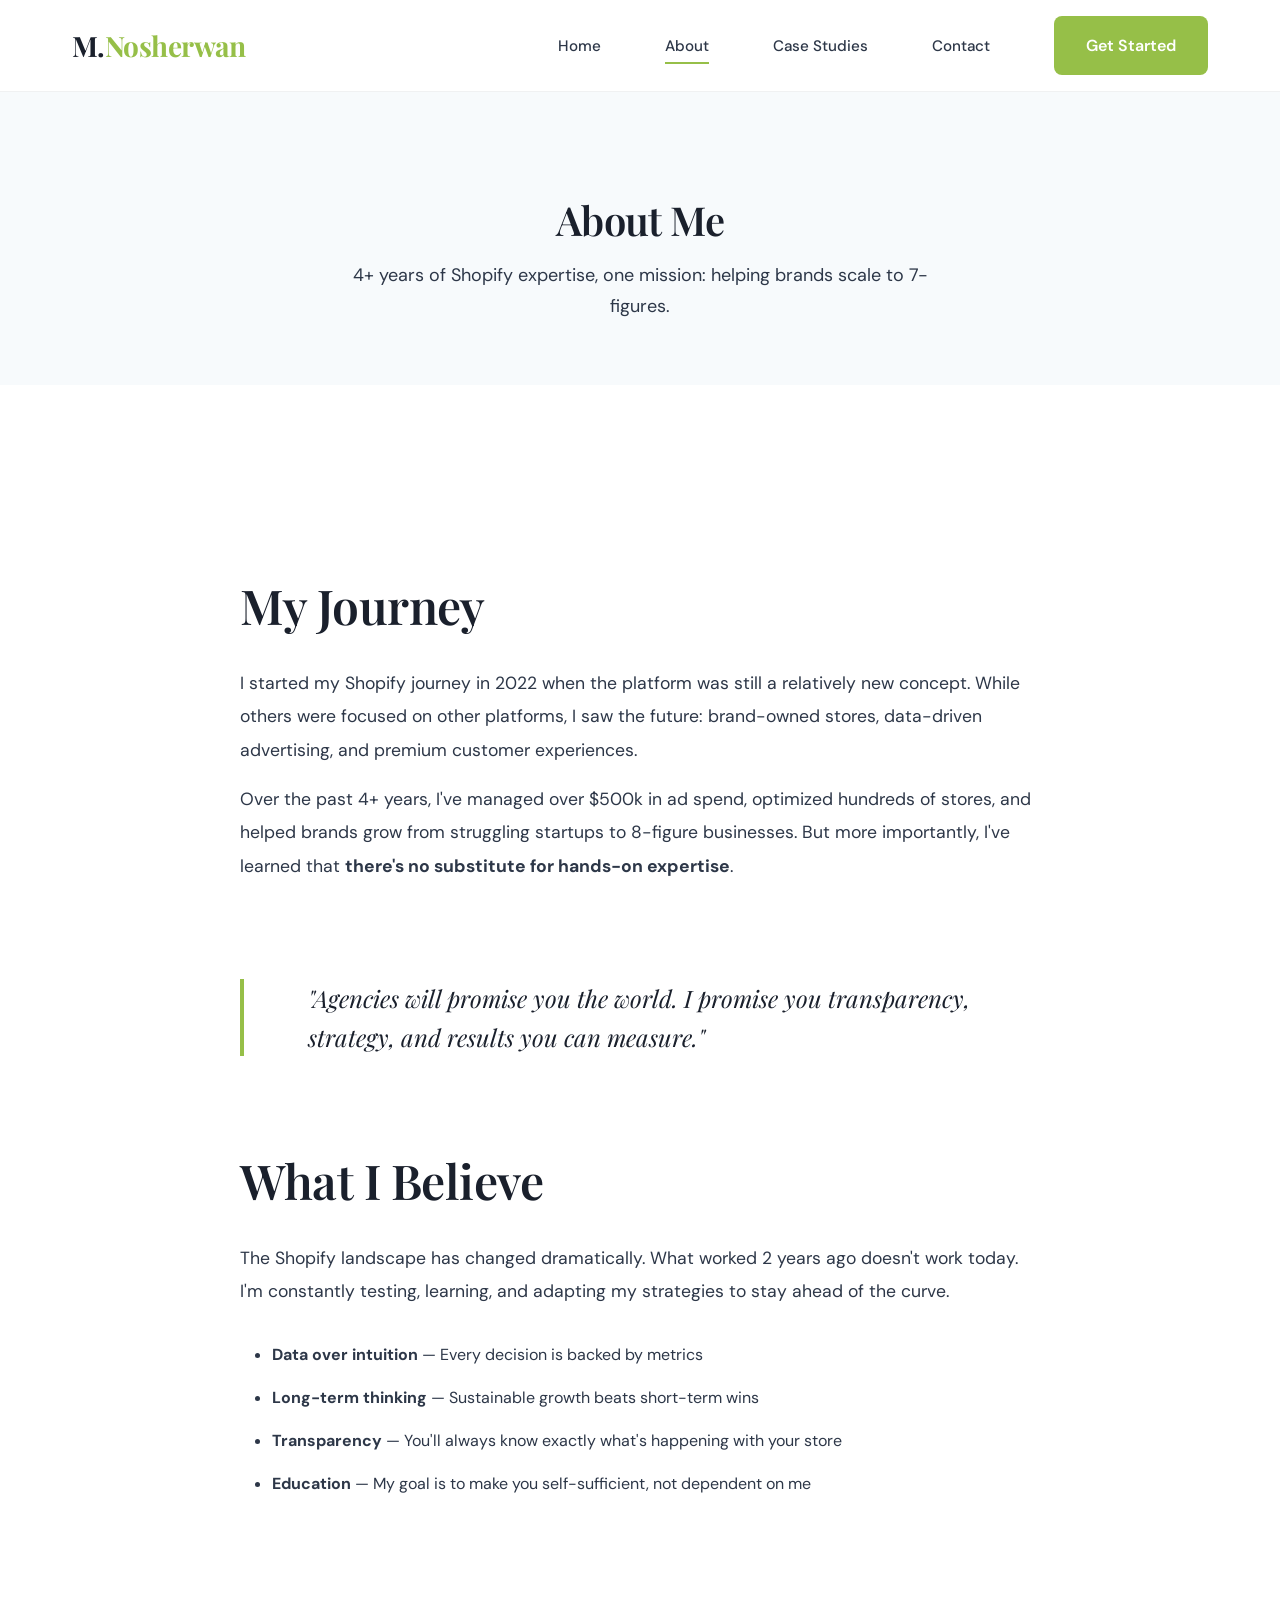
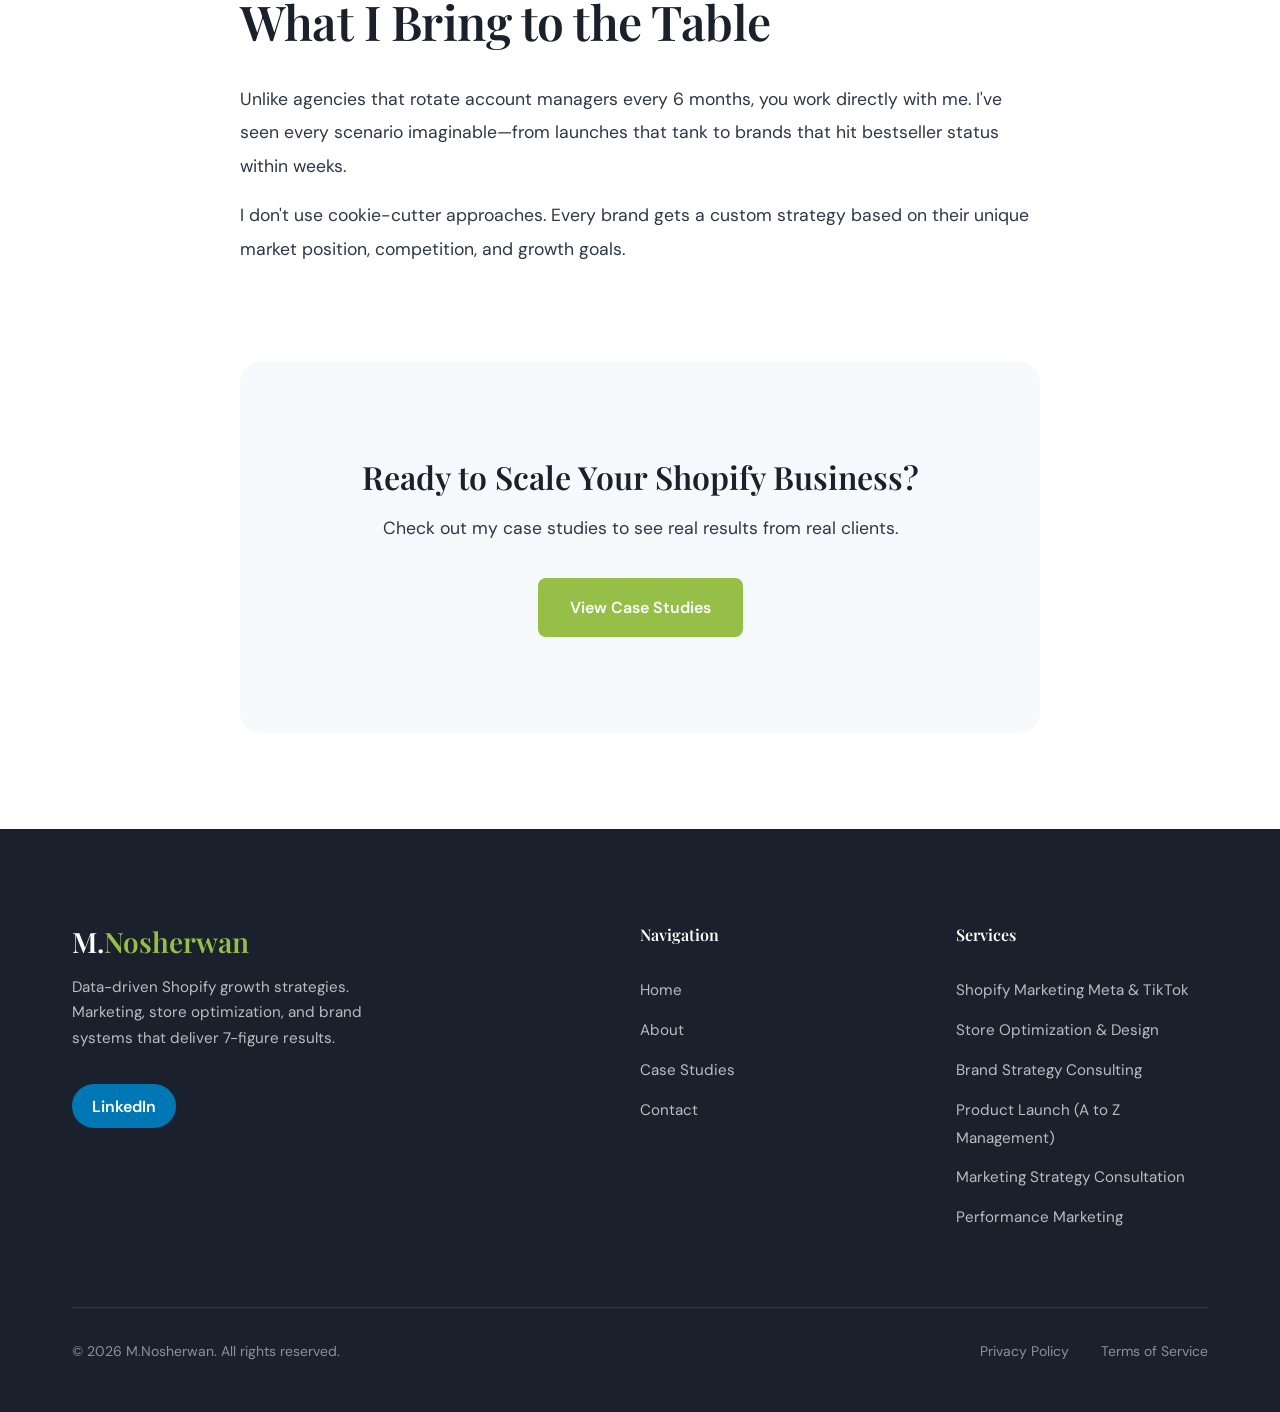
==== commit 22446d9b: "update services and terms text" ====
--- a/about.html
+++ b/about.html
@@ -3,7 +3,7 @@
 <head>
   <meta charset="UTF-8">
   <meta name="viewport" content="width=device-width, initial-scale=1.0">
-  <meta name="description" content="Learn about my 10+ years of experience scaling Shopify brands to 7-figures through data-driven marketing and theme optimization.">
+  <meta name="description" content="Learn about my experience scaling Shopify brands to 7-figures through data-driven marketing and store optimization.">
   <title>About Me | M.Nosherwan - Shopify Growth Specialist</title>
   <link rel="stylesheet" href="styles.css">
 </head>
@@ -78,7 +78,7 @@
       <div class="footer__grid">
         <div class="footer__brand">
           <h3>M.<span>Nosherwan</span></h3>
-          <p>Data-driven Shopify growth strategies. Marketing, theme optimization, and conversion systems that deliver 7-figure results.</p>
+          <p>Data-driven Shopify growth strategies. Marketing, store optimization, and brand systems that deliver 7-figure results.</p>
           <div class="footer__social">
             <a href="https://www.linkedin.com/in/m-nosherwan-861ab5247/" class="btn-linkedin" aria-label="LinkedIn">LinkedIn</a>
           </div>
@@ -95,12 +95,12 @@
         <div class="footer__column collapsed">
           <h4 class="footer__title">Services</h4>
           <ul class="footer__links">
-            <li><a href="contact.html">Shopify Marketing</a></li>
-            <li><a href="contact.html">Conversion Rate Optimization</a></li>
-            <li><a href="contact.html">Theme Customization</a></li>
+            <li><a href="contact.html">Shopify Marketing Meta & TikTok</a></li>
+            <li><a href="contact.html">Store Optimization & Design</a></li>
             <li><a href="contact.html">Brand Strategy Consulting</a></li>
-            <li><a href="contact.html">App Integration</a></li>
-            <li><a href="contact.html">Store Health Audit</a></li>
+            <li><a href="contact.html">Product Launch (A to Z Management)</a></li>
+            <li><a href="contact.html">Marketing Strategy Consultation</a></li>
+            <li><a href="contact.html">Performance Marketing</a></li>
           </ul>
         </div>
       </div>
--- a/styles.css
+++ b/styles.css
@@ -1635,7 +1635,8 @@
 
 .case-card__metrics {
   display: flex;
-  gap: var(--space-md);
+  flex-wrap: wrap;
+  gap: var(--space-sm);
   padding-top: var(--space-sm);
   border-top: 1px solid rgba(11, 19, 43, 0.08);
 }
@@ -2310,4 +2311,63 @@
   .case-study__metric {
     padding: 0.5rem;
   }
-}
+  
+  .case-card__metrics {
+    gap: 0.75rem;
+  }
+  
+  .case-card__metric {
+    flex: 1 1 calc(50% - 0.5rem);
+    min-width: 120px;
+  }
+}
+
+/* Legal Page Styles */
+.legal-body .page-header {
+  padding: calc(80px + var(--space-md)) 0 var(--space-sm);
+  background: var(--bg-secondary);
+}
+
+.legal-body .page-header h1 {
+  font-size: 16px;
+  font-family: var(--font-body);
+  font-weight: 700;
+  margin-bottom: 0.5rem;
+}
+
+.legal-body .page-header p {
+  font-size: 13px;
+  max-width: 600px;
+  margin: 0 auto;
+}
+
+.legal-page {
+  padding: var(--space-md) 0 var(--space-xl);
+  background: var(--bg-primary);
+}
+
+.legal-page__content {
+  max-width: 800px;
+  margin: 0 auto;
+}
+
+.legal-page__content h2 {
+  font-size: 16px;
+  margin-top: var(--space-lg);
+  margin-bottom: var(--space-sm);
+  font-family: var(--font-body);
+  font-weight: 700;
+}
+
+.legal-page__content p,
+.legal-page__content li {
+  font-size: 13px;
+  line-height: 1.6;
+  color: var(--text-secondary);
+  margin-bottom: 1rem;
+}
+
+.legal-page__content ul {
+  margin-bottom: 1rem;
+  padding-left: 1.5rem;
+}
